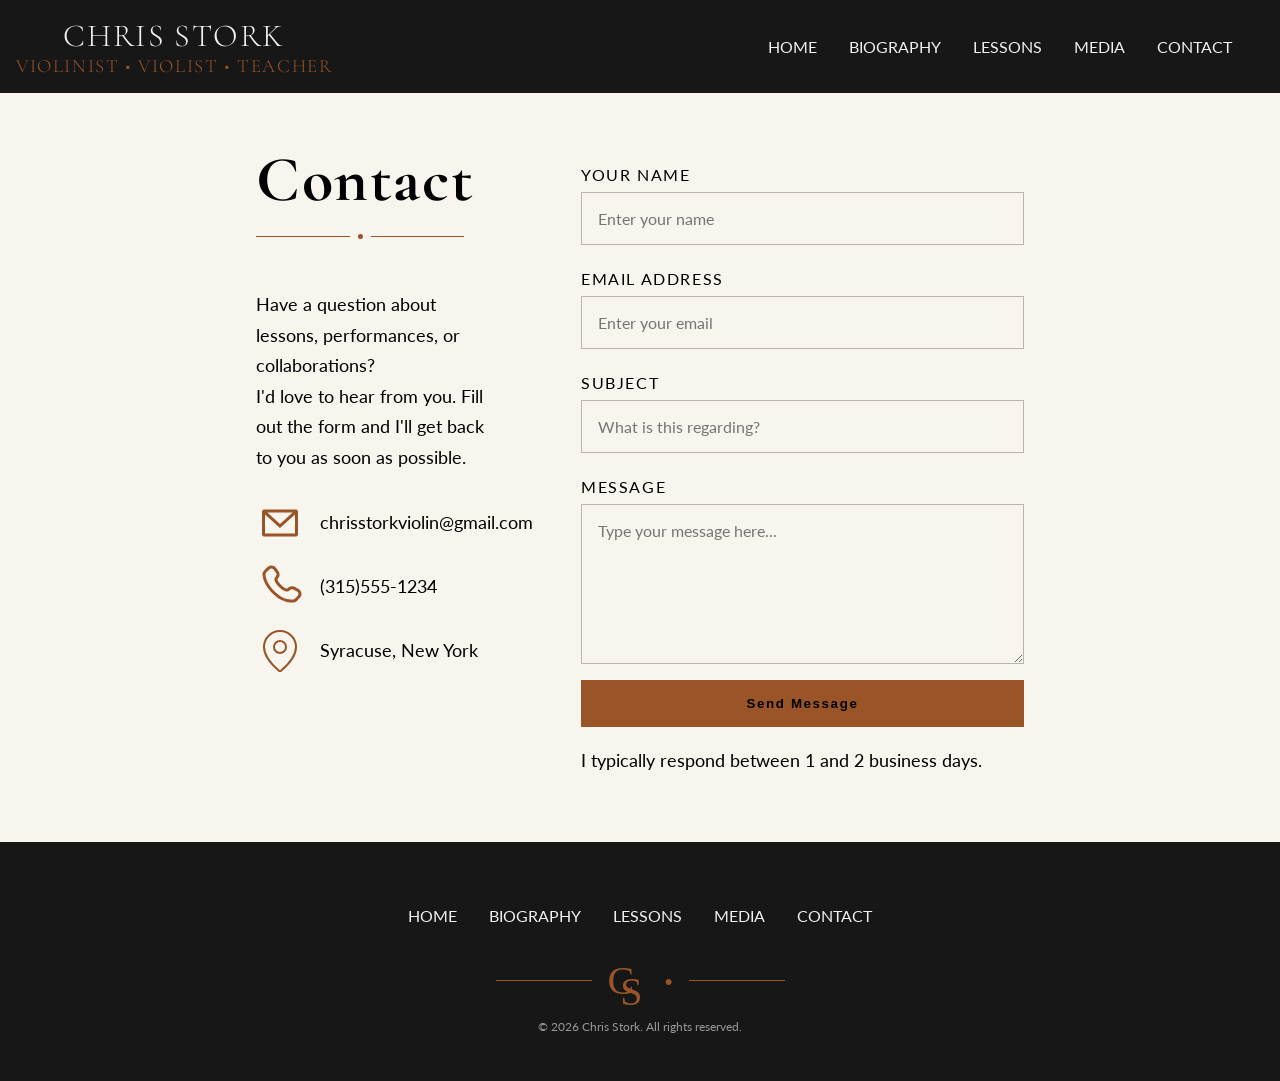
==== contact.html @ 8576b308 "Initial website" ====
<!doctype html>

<html lang="en">

<head>
    <meta charset="utf-8">
    <meta name="viewport" content="width=device-width, initial-scale=1">

    <title>Contact Chris</title>
    <meta name="description" content="A simple HTML5 Template for new projects.">
    <meta name="author" content="SitePoint">

    <meta property="og:title" content="A Basic HTML5 Template">
    <meta property="og:type" content="website">
    <meta property="og:url" content="https://www.sitepoint.com/a-basic-html5-template/">
    <meta property="og:description" content="A simple HTML5 Template for new projects.">
    <meta property="og:image" content="image.png">

    <link rel="stylesheet" href="css/styles.css">
    <link rel="stylesheet" href="css/style.css">
    <link rel="preconnect" href="https://fonts.googleapis.com">
    <link rel="preconnect" href="https://fonts.gstatic.com" crossorigin>
    <link
        href="https://fonts.googleapis.com/css2?family=Cormorant+Garamond:wght@400;500;600;700&family=Lato:wght@300;400;700&display=swap"
        rel="stylesheet">
</head>

<body>


    <header class="site-header" id="home">
        <div class="flex header">
            <div class="flex column align-center justify-center">
                <div class="header-brand">
                    <span class="mobile-logo monogram">
                        <span class="c">C</span>
                        <span class="s">S</span>
                    </span>
                    <div class="mobile-name">
                        CHRIS STORK
                    </div>
                    <div class="desktop-logo flex column align-center">
                        <h1 class="margin-0 white lighter-font">CHRIS STORK</h1>
                        <h3 id="header-subtitle" class="orange margin-0 lighter-font">
                            Violinist • Violist • Teacher
                        </h3>
                    </div>
                </div>
            </div>

            <nav class="navbar flex">
                <a class="flex align-center" href="index.html">Home</a>
                <a class="flex align-center" href="biography.html">Biography</a>
                <a class="flex align-center" href="lessons.html">Lessons</a>
                <a class="flex align-center" href="media.html">Media</a>
                <a class="flex align-center" href="contact.html">Contact</a>
            </nav>
            <button class="menu-toggle" aria-label="Open navigation">
                <span></span>
                <span></span>
                <span></span>
            </button>
        </div>
    </header>


    <main>


        <div class="width-100 justify-center flex padding-top-3 padding-bottom-3">
            <div class="flex paragraph-picture">
                <div class="flex contact column">
                    <h1>Contact</h1>
                    <div class="accent-line-dot">
                        <span></span>
                        <div></div>
                        <span></span>
                    </div>
                    <p id="contact-p">Have a question about lessons, performances, or collaborations? <br>
                        I'd love to hear from you. Fill
                        out
                        the form and I'll get back to you as soon as possible.</p>
                    <div class="flex column gap1">
                        <div class="flex contact-info align-center gap1">
                            <svg class="align-self-center" viewBox="0 0 24 24" fill="none"
                                xmlns="http://www.w3.org/2000/svg">
                                <g id="SVGRepo_bgCarrier" stroke-width="0"></g>
                                <g id="SVGRepo_tracerCarrier" stroke-linecap="round" stroke-linejoin="round"></g>
                                <g id="SVGRepo_iconCarrier">
                                    <path fill-rule="evenodd" clip-rule="evenodd"
                                        d="M3.75 5.25L3 6V18L3.75 18.75H20.25L21 18V6L20.25 5.25H3.75ZM4.5 7.6955V17.25H19.5V7.69525L11.9999 14.5136L4.5 7.6955ZM18.3099 6.75H5.68986L11.9999 12.4864L18.3099 6.75Z"
                                        fill="#995528"></path>
                                </g>
                            </svg>
                            <p class="margin-0">chrisstorkviolin@gmail.com</p>
                        </div>
                        <div class="flex contact-info align-center gap1">
                            <svg viewBox="0 0 24 24" fill="none" xmlns="http://www.w3.org/2000/svg">
                                <g id="SVGRepo_bgCarrier" stroke-width="0"></g>
                                <g id="SVGRepo_tracerCarrier" stroke-linecap="round" stroke-linejoin="round"></g>
                                <g id="SVGRepo_iconCarrier">
                                    <path fill-rule="evenodd" clip-rule="evenodd"
                                        d="M5.73268 2.043C6.95002 0.832583 8.95439 1.04804 9.9737 2.40962L11.2347 4.09402C12.0641 5.20191 11.9909 6.75032 11.0064 7.72923L10.7676 7.96665C10.7572 7.99694 10.7319 8.09215 10.76 8.2731C10.8232 8.6806 11.1635 9.545 12.592 10.9654C14.02 12.3853 14.8905 12.7253 15.3038 12.7887C15.4911 12.8174 15.5891 12.7906 15.6194 12.78L16.0274 12.3743C16.9026 11.5041 18.2475 11.3414 19.3311 11.9305L21.2416 12.9691C22.8775 13.8584 23.2909 16.0821 21.9505 17.4148L20.53 18.8273C20.0824 19.2723 19.4805 19.6434 18.7459 19.7119C16.9369 19.8806 12.7187 19.6654 8.28659 15.2584C4.14868 11.144 3.35462 7.556 3.25415 5.78817L4.00294 5.74562L3.25415 5.78817C3.20335 4.89426 3.62576 4.13796 4.16308 3.60369L5.73268 2.043ZM8.77291 3.30856C8.26628 2.63182 7.322 2.57801 6.79032 3.10668L5.22072 4.66737C4.8908 4.99542 4.73206 5.35695 4.75173 5.70307C4.83156 7.10766 5.47286 10.3453 9.34423 14.1947C13.4057 18.2331 17.1569 18.3536 18.6067 18.2184C18.9029 18.1908 19.1975 18.0369 19.4724 17.7636L20.8929 16.3511C21.4704 15.777 21.343 14.7315 20.5252 14.2869L18.6147 13.2484C18.0871 12.9616 17.469 13.0562 17.085 13.438L16.6296 13.8909L16.1008 13.359C16.6296 13.8909 16.6289 13.8916 16.6282 13.8923L16.6267 13.8937L16.6236 13.8967L16.6171 13.903L16.6025 13.9166C16.592 13.9262 16.5799 13.9367 16.5664 13.948C16.5392 13.9705 16.5058 13.9959 16.4659 14.0227C16.3858 14.0763 16.2801 14.1347 16.1472 14.1841C15.8764 14.285 15.5192 14.3392 15.0764 14.2713C14.2096 14.1384 13.0614 13.5474 11.5344 12.0291C10.0079 10.5113 9.41194 9.36834 9.2777 8.50306C9.20906 8.06061 9.26381 7.70331 9.36594 7.43225C9.41599 7.29941 9.47497 7.19378 9.5291 7.11389C9.5561 7.07405 9.58179 7.04074 9.60446 7.01368C9.6158 7.00015 9.6264 6.98817 9.63604 6.9777L9.64977 6.96312L9.65606 6.95666L9.65905 6.95363L9.66051 6.95217C9.66122 6.95146 9.66194 6.95075 10.1908 7.48258L9.66194 6.95075L9.94875 6.66556C10.3774 6.23939 10.4374 5.53194 10.0339 4.99297L8.77291 3.30856Z"
                                        fill="#995528"></path>
                                </g>
                            </svg>
                            <p class="margin-0">(315)555-1234</p>
                        </div>
                        <div class="flex contact-info align-center gap1">
                            <svg xmlns="http://www.w3.org/2000/svg" viewBox="0 0 24 24" fill="none" stroke="#995528"
                                stroke-width="1" stroke-linecap="round" stroke-linejoin="round"
                                class="lucide lucide-map-pin-icon lucide-map-pin">
                                <path
                                    d="M20 10c0 4.993-5.539 10.193-7.399 11.799a1 1 0 0 1-1.202 0C9.539 20.193 4 14.993 4 10a8 8 0 0 1 16 0" />
                                <circle cx="12" cy="10" r="3" />
                            </svg>
                            <p class="margin-0">Syracuse, New York</p>
                        </div>
                    </div>
                </div>

                <div class="flex form">
                    <form action="https://formspree.io/f/mppadgap" method="POST">

                        <label for="name">Your Name</label>
                        <input type="text" id="name" placeholder="Enter your name" name="name" required>

                        <label for="email">Email Address</label>
                        <input type="email" id="email" placeholder="Enter your email" name="email" required>

                        <label for="subject">Subject</label>
                        <input type="text" id="subject" placeholder="What is this regarding?" name="subject">

                        <label for="message">Message</label>
                        <textarea id="message" placeholder="Type your message here..." name="message"
                            required></textarea>

                        <button type="submit">Send Message</button>
                        <p>I typically respond between 1 and 2 business days.</p>
                    </form>
                </div>

            </div>
        </div>


    </main>

    <script src="js/scripts.js"></script>
</body>


<footer class="footer">

    <div class="flex justify-center padding-2">
        <nav id="footer-nav" class="navbar flex justify-center">
            <a class="flex align-center" href="#home">Home</a>
            <a class="flex align-center" href="biography.html">Biography</a>
            <a class="flex align-center" href="lessons.html">Lessons</a>
            <a class="flex align-center" href="media.html">Media</a>
            <a class="flex align-center" href="contact.html">Contact</a>
        </nav>
    </div>
    
    <div class="footer-logo">
        <span class="footer-line"></span>

        <span class="monogram">
            <span class="c">C</span>
            <span class="s">S</span>
        </span>

        <span class="footer-dot">•</span>
        <span class="footer-line"></span>
    </div>

    <p>© 2026 Chris Stork. All rights reserved.</p>

</footer>

</html>
---- css/styles.css ----
* {
  box-sizing: border-box;
}

body {
  margin: 0;
  padding: 0;
  background-color: #f7f5ee;
  height: 100%;
  font-family: "Lato", sans-serif;
}

h1,
h2,
h3,
h4 {
  font-family: "Cormorant Garamond", serif;
  letter-spacing: 0.1rem;
}
p {
  font-size: 1.125rem;
  line-height: 1.7;
}

img,
picture,
video {
  max-width: 100%;
}

svg {
  height: 3rem;
}

button {
  background-color: #995528;
  border: none;
  padding: 1rem;
  letter-spacing: 0.1rem;
  width: fit-content;
  cursor: pointer;
  font-weight: 700;
  transition: 0.3s ease;
}

button:hover {
  background-color: #b56835;
}

/* -------------------------------------------
        +++++++ General Classes +++++++
    ------------------------------------------  */

.flex {
  display: flex;
}

.align-self-center {
  align-self: center;
}
.align-center {
  align-items: center;
}

.justify-center {
  justify-content: center;
}

.justify-self-center {
  justify-self: center;
}

.justify-space-between {
  justify-content: space-between;
}

.column {
  flex-direction: column;
}

.width-100 {
  width: 100%;
}
.width-85 {
  width: 85%;
}
.row {
  flex-direction: row;
}

.text-center {
  text-align: center;
}

.paragraph-picture {
  max-width: 60%;
  gap: 3rem;
}

.accent-dot {
  gap: 0.6rem;
  width: 12rem;
}

.accent-dot .line {
  height: 1px;
  background-color: #995528;
  flex: 1;
}

.accent-dot .dot {
  width: 5px;
  height: 5px;
  background-color: #995528;
  border-radius: 50%;
}

.accent-dot.accent-small {
  width: 4rem;
}

.orange {
  color: #995528;
}
.white {
  color: #f2f0f1;
}
.black {
  background-color: #060606;
}

.soft-brown {
  background-color: #f1ede7;
}

.padding-top-3 {
  padding-top: 3rem;
}

.padding-top-2 {
  padding-top: 2rem;
}

.padding-top {
  padding-top: 1rem;
}

.padding-3 {
  padding: 3rem;
}

.padding-2 {
  padding: 2rem;
}
.padding {
  padding: 1rem;
}

.padding-bottom-3 {
  padding-bottom: 3rem;
}

.padding-bottom-2 {
  padding-bottom: 2rem;
}
/*.title {
    letter-spacing: .1rem;
}
    */

.italic {
  font-style: italic;
}

.box-shadow {
  box-shadow: 3px 5px rgba(0, 0, 0, 0.08);
}

.gap3 {
  gap: 3rem;
}

.gap1 {
  gap: 1rem;
}

.margin-0 {
  margin: 0;
}

.margin-top-2 {
  margin-top: 2rem;
}

.margin-top-3 {
  margin-top: 3rem;
}
.lighter-font {
  font-weight: lighter;
}

/* CS monogram */

.monogram {
  position: relative;
  width: 2.5rem;
  height: 3rem;
  display: inline-block;

  color: #995528;
  font-family: serif;
  font-size: 2.5rem;
}

.monogram .c {
  position: absolute;
  left: 0;
  top: 0;
}

.monogram .s {
  position: absolute;
  left: 0.8rem;
  top: 0.7rem;
}

/* -------------------------------------------
        +++++++ Header/Nav Bar +++++++
    ------------------------------------------  */

.site-header {
  position: sticky;
  top: 0;
  z-index: 1000;
}

.header {
  background-color: #171718;
  padding: 1rem;
  gap: 0.6%;
  justify-content: space-between;
}

.header h3 {
  text-transform: uppercase;
}

.navbar {
  gap: 2rem;
  padding: 0rem 2rem;
}

.navbar a {
  position: relative;
  width: 5rem;
  transition: color 0.3s ease;
  width: fit-content;
}

a {
  text-decoration: none;
  outline-color: transparent;
  text-transform: uppercase;
}

a:link,
a:visited,
a:focus {
  color: #f2f0f1;
}

.navbar a:hover {
  color: #ad6333;
}

.navbar a::after {
  content: "";
  position: absolute;
  left: 0;
  bottom: 0.5rem;
  width: 100%;
  height: 2px;
  background-color: #995528;
  transform: scaleX(0);
  transition: transform 0.3s ease;
}

.navbar a:hover::after {
  transform: scaleX(1);
}

/* -------------------------------------------
        +++++++ Hero +++++++
    ------------------------------------------  */

.hero {
  background-color: #060606;
  height: 90vh;
}
.hero-text {
  flex: 1;
  min-width: 0;
  align-items: flex-end;
}

.hero-content {
  width: min(80%, 500px);
  height: 50%;
  justify-content: space-between;
}

.hero-photo {
  flex: 1.4;
}

.hero-photo img {
  height: 100%;
  object-fit: cover;
  object-position: center;
  display: block;
}

.hero-text h1 {
  letter-spacing: 0.25rem;
  font-size: clamp(3rem, 6vw, 5rem);
  line-height: 0.95;
  font-weight: lighter;
}

.hero-text h2 {
  text-transform: uppercase;
  font-weight: 500;
}



/* -------------------------------------------
        +++++++ Features/About +++++++
    ------------------------------------------  */

.feature:not(:last-child) {
  border-right: 2px solid #ddd; /* Fancy divider line for the features row */
}

.features {
  max-width: 85%;
}

.feature p {
  width: 50%;
  text-align: center;
}

.feature h2 {
  letter-spacing: normal;
}

.about {
  flex: 1;
}
.about-picture {
  flex: 1;
}

/* -------------------------------------------
        +++++++ Assistant Bowser +++++++
    ------------------------------------------  */

#chris-about {
  border-radius: 2px;
}

#bowser h2 {
  text-transform: uppercase;
}

#bowser-pic {
  width: 14rem;
  height: 14rem;
  object-fit: cover;
}

/* -------------------------------------------
        +++++++ Contact +++++++
    ------------------------------------------  */

form {
  flex-direction: column;
  display: flex;
  width: 100%;
}

.form {
  flex: 1;
}

label {
  text-transform: uppercase;
  letter-spacing: 0.1rem;
  margin-bottom: 0.5rem;
  margin-top: 1.5rem;
}

.form input,
.form textarea {
  padding: 1rem;
  font-size: 1rem;
  border: 1px solid #b8b3ad;
  background-color: transparent;
  font-family: inherit;
}

.form textarea {
  min-height: 10rem;
  resize: vertical;
}

.form input:focus,
.form textarea:focus {
  outline: none;
  border-color: #995528;
}

.contact {
  flex: 0.5;
}

#contact-p {
  padding: 2rem 2rem 0.5rem 0;
}

.contact h1 {
  font-size: clamp(3rem, 6vw, 4rem);
  padding: 0 0 1rem 0;
  margin: 0;
  font-weight: 700;
}

.accent-line-dot {
  display: flex;
  align-items: center;
  gap: 0.5rem;
  width: 13rem;
}

.accent-line-dot span {
  height: 1px;
  background-color: #995528;
  flex: 1;
}

.accent-line-dot div {
  width: 5px;
  height: 5px;
  background-color: #995528;
  border-radius: 50%;
}

.form button {
  width: 100%;
  margin-top: 1rem;
}

/* -------------------------------------------
        +++++++ Biography +++++++
    ------------------------------------------  */

#chris-bio {
  overflow: hidden;
}

.bigger {
  flex: 1.5;
}

.smaller {
  flex: 1;
}

.bio {
  background-color: #060606;
  margin-bottom: 2rem;
}

.bio h1 {
  text-transform: uppercase;
  font-weight: 400;
  font-size: clamp(3rem, 6vw, 3rem);
  margin: 1rem;
}

.bio h2 {
  font-style: italic;
}

/* -------------------------------------------
        +++++++ Media +++++++
    ------------------------------------------  */

.video-grid {
  display: grid;
  grid-template-columns: repeat(2, 1fr);
  gap: 3rem 2rem;
}

.youtube-video {
  width: 100%;
  aspect-ratio: 16 / 9;
}

.video-card h2 {
  margin-top: 1rem;
  margin-bottom: 0.4rem;
  letter-spacing: normal;
}

.video-card p {
  margin: 0;
}

/* -------------------------------------------
            +++++++ LESSONS/FAQ +++++++
    ------------------------------------------  */
.faq-section {
    padding: 80px 20px;
    background-color: #f8f5f0;
}

.faq-container {
    max-width: 900px;
    margin: 0 auto;
}

.faq-section .section-heading {
    text-align: center;
    margin-bottom: 40px;
}

.faq-item {
    border-bottom: 1px solid #d6cec3;
}

.faq-item:first-child {
    border-top: 1px solid #d6cec3;
}

.faq-item summary {
    position: relative;
    padding: 22px 45px 22px 0;

    font-size: 1.05rem;
    font-weight: 600;

    cursor: pointer;
    list-style: none;
}

/* Removes default arrow */
.faq-item summary::-webkit-details-marker {
    display: none;
}

/* Plus sign */
.faq-item summary::after {
    content: "+";
    position: absolute;
    right: 5px;
    top: 50%;
    transform: translateY(-50%);

    font-size: 1.5rem;
    font-weight: 300;
    color: #b58a50;
}

/* Change + to − when open */
.faq-item[open] summary::after {
    content: "−";
}

.faq-item p {
    margin: 0;
    padding: 0 45px 22px 0;

    line-height: 1.7;
    color: #555;
}


/* -------------------------------------------
        +++++++ Footer +++++++
    ------------------------------------------  */

.footer {
  background-color: #171718;
  padding: 2rem 0;
  text-align: center;
}

.footer-logo {
  display: flex;
  justify-content: center;
  align-items: center;
  gap: 1rem;
}

.footer-line {
  width: 6rem;
  height: 1px;
  background-color: #995528;
}

.footer-dot {
  color: #995528;
  font-size: 1rem;
}

/* Copyright */

.footer p {
  color: #999;
  font-size: 0.75rem;
  margin-top: 0.75rem;
}

.footer a::after {
  content: "";
  position: absolute;
  left: 0;
  bottom: -1rem;
  width: 100%;
  height: 2px;
  background-color: #995528;
  transform: scaleX(0);
  transition: transform 0.3s ease;
}
---- css/style.css ----
.menu-toggle {
  display: none;
}
.mobile-logo,
.mobile-name {
  display: none;
}

.feature-controls {
  display: none;
}

@media (max-width: 768px) {
  /* -------------------------------------------
              +++++++ HEADER +++++++
    ------------------------------------------  */
  .container {
    width: 90%;
    margin: 0 auto;
    display: flex;
    justify-content: space-between;
    align-items: center;
  }

  html,
  body {
    width: 100%;
    margin: 0;
    padding: 0;
    overflow-x: hidden;
  }

  #header-subtitle {
    display: none;
  }

  .home-page .mobile-name {
    display: none;
  }

  .site-header,
  .header,
  .hero,
  .hero-text,
  .hero-photo {
    width: 100%;
    max-width: none;
  }

  .desktop-logo {
    display: none;
  }

  .mobile-logo {
    display: inline-block;
  }

  .header-brand {
    display: flex;
    flex-direction: column;
    align-items: center;
    gap: 7px;
  }

  .mobile-name {
    display: block;
    color: white;
    font-family: "Cormorant Garamond", serif;
    font-size: 1.25rem;
    letter-spacing: 0.08em;
  }

  .site-header .navbar {
    display: none;
    position: absolute;
    top: 100%;
    left: 0;
    width: 100%;
    padding: 1rem 0;
    gap: 0;
    flex-direction: column;
    align-items: center;
    background-color: #1f2026;
    z-index: 1000;
  }
  
  .monogram {
    width: 42px;
    height: 42px;
    font-size: 2.2rem;
  }

  .site-header .navbar.active {
    display: flex;
  }

  .site-header .navbar a {
    width: 100%;
    justify-content: center;
    padding: 1rem 0;
    color: #f2f0f1;
  }

  .site-header .navbar a::after {
    display: none;
  }

  .site-header h1 {
    font-size: 1.4rem;
    letter-spacing: 0.08em;
    white-space: nowrap;
    margin: 0;
  }

  .menu-toggle {
    display: flex;
    flex-direction: column;
    justify-content: center;
    gap: 6px;
    background: none;
    border: none;
    cursor: pointer;
  }

  .menu-toggle span {
    display: block;
    width: 28px;
    height: 2px;
    background-color: #f2f0f1;
  }

  .menu-toggle span {
    width: 28px;
    height: 2px;
    background-color: #f2f0f1;
  }

  .logo {
    white-space: nowrap;
  }

  /* -------------------------------------------
              +++++++ HERO +++++++
    ------------------------------------------  */
  .hero {
    position: relative;
    display: block;
    height: calc(100vh - 70px);
    min-height: 650px;
    overflow: hidden;
  }

  /* Photo fills the entire hero */
  .hero-photo {
    position: absolute;
    inset: 0;
    width: 100%;
    height: 100%;
  }

  .hero-photo img {
    width: 100%;
    height: 100%;
    object-fit: cover;
    object-position: 38% center;
  }

  /* Dark gradient over the photo */
  .hero-photo::after {
    content: "";
    position: absolute;
    inset: 0;
    background: linear-gradient(
      to bottom,
      rgba(0, 0, 0, 0.05) 0%,
      rgba(0, 0, 0, 0.15) 30%,
      rgba(0, 0, 0, 0.55) 60%,
      rgba(0, 0, 0, 0.9) 100%
    );
    pointer-events: none;
  }

  /* Text sits on top of photo */
  .hero-text {
    position: relative;
    z-index: 2;
    width: 100%;
    height: 100%;
    min-height: 0;
    display: flex;
    align-items: flex-end;
    padding-top: 16rem;
    box-sizing: border-box;
    background: transparent;
  }

  .hero-content {
    width: 82%;
    max-width: 320px;
    margin: 0 auto;
    text-align: left;

    /* Extra gradient directly behind text */
    background: linear-gradient(
      to right,
      rgba(0, 0, 0, 0.75),
      rgba(0, 0, 0, 0.3),
      rgba(0, 0, 0, 0)
    );
    padding: 1.5rem;
    box-sizing: border-box;
  }

  .hero-text h1 {
    font-size: 2.5rem;
    line-height: 1;
    margin: 0 0 1rem;
    color: white;
  }

  .hero-text h2 {
    font-size: 0.95rem;
    line-height: 1.5;
    margin: 0 0 1rem;
    color: #995528;
  }

  .hero-text p {
    max-width: 30ch;
    margin: 0 0 1.5rem;
    font-size: 1rem;
    line-height: 1.6;
    color: white;
  }

  .accent-line {
    margin-left: 0;
    margin-right: 0;
  }

  /* -------------------------------------------
            +++++++ FEATURES +++++++
    ------------------------------------------  */

  .features {
    width: 100%;
    overflow: hidden;
    position: relative;
    flex-direction: column-reverse;
  }

  .feature {
    display: none;
    width: 100%;
    padding: 2rem;
    box-sizing: border-box;
    text-align: center;
    border-right: 2px solid #ddd;
    border-left: 2px solid #ddd; /* Fancy divider line for the features row */
  }

  .feature.active {
    display: flex;
  }

  .feature svg {
    width: 55px;
    height: 55px;
    margin-bottom: 1rem;
  }

  .feature h2 {
    margin-bottom: 1rem;
  }

  .feature p {
    margin: 0 auto;
    line-height: 1.6;
    width: 100%;
  }

  .feature-controls {
    display: flex;
    justify-content: center;
    align-items: center;
    gap: 1rem;
    padding-bottom: 2rem;
  }

  .feature-prev,
  .feature-next {
    border: none;
    background: none;
    font-size: 2rem;
    cursor: pointer;
    color: #995528;
  }

  .feature-dots {
    display: flex;
    gap: 0.5rem;
  }

  .feature-dot {
    width: 8px;
    height: 8px;
    padding: 0;
    border: none;
    border-radius: 50%;
    background-color: #ccc;
  }

  .feature-dot.active {
    background-color: #995528;
  }
  .paragraph-picture {
    flex-direction: column;
    width: 82%;
    max-width: 400px;
    margin: 0 auto;
    gap: 2rem;
  }

  /* -------------------------------------------
            +++++++ ABOUT +++++++
    ------------------------------------------  */

  .about {
    width: 100%;
    flex: none;
  }

  .about h1 {
    text-align: center;
    margin-top: 0;
  }

  .about p {
    width: 100%;
    line-height: 1.7;
  }

  .about button {
    display: block;
    margin: 1.5rem auto 0;
  }

  .about-picture {
    width: 100%;
    flex: none;
    display: flex;
    justify-content: center;
  }

  .about-picture img {
    width: 100%;
    max-width: 350px;
    height: auto;
  }

  /* -------------------------------------------
            +++++++ MEDIA +++++++
    ------------------------------------------  */

  .video-grid {
    display: grid;
    grid-template-columns: 1fr;
    gap: 2rem;
    width: 100%;
  }

  .video-card {
    width: 100%;
    max-width: 100%;
    min-width: 0;
    overflow: hidden;
  }

  .youtube-video {
    display: block;
    width: 100%;
    max-width: 100%;
    aspect-ratio: 16 / 9;
    border: 0;
    margin-left: auto;
    margin-right: auto;
  }

  .video-card h2,
  .video-card p {
    width: 100%;
    max-width: 100%;
    box-sizing: border-box;
  }

  .video-card h2 {
    font-size: 1.4rem;
    line-height: 1.2;
    margin-top: 1rem;
    margin-bottom: 0.5rem;
  }

  .video-card p {
    line-height: 1.6;
  }

  .media-section {
    width: 100%;
    padding: 0 1.5rem;
    box-sizing: border-box;
    overflow: hidden;
  }

  .media-section h1 {
    max-width: 70%;
    text-align: center;
  }
 /* -------------------------------------------
            +++++++ LESSONS +++++++
    ------------------------------------------  */
  .teaching {
    flex-direction: column;
    gap:0;
  }

  /* -------------------------------------------
            +++++++ FOOTER +++++++
    ------------------------------------------  */

  #footer-nav {
    flex-wrap: wrap;
  }

  #footer-nav a {
    font-size: smaller;
  }
}
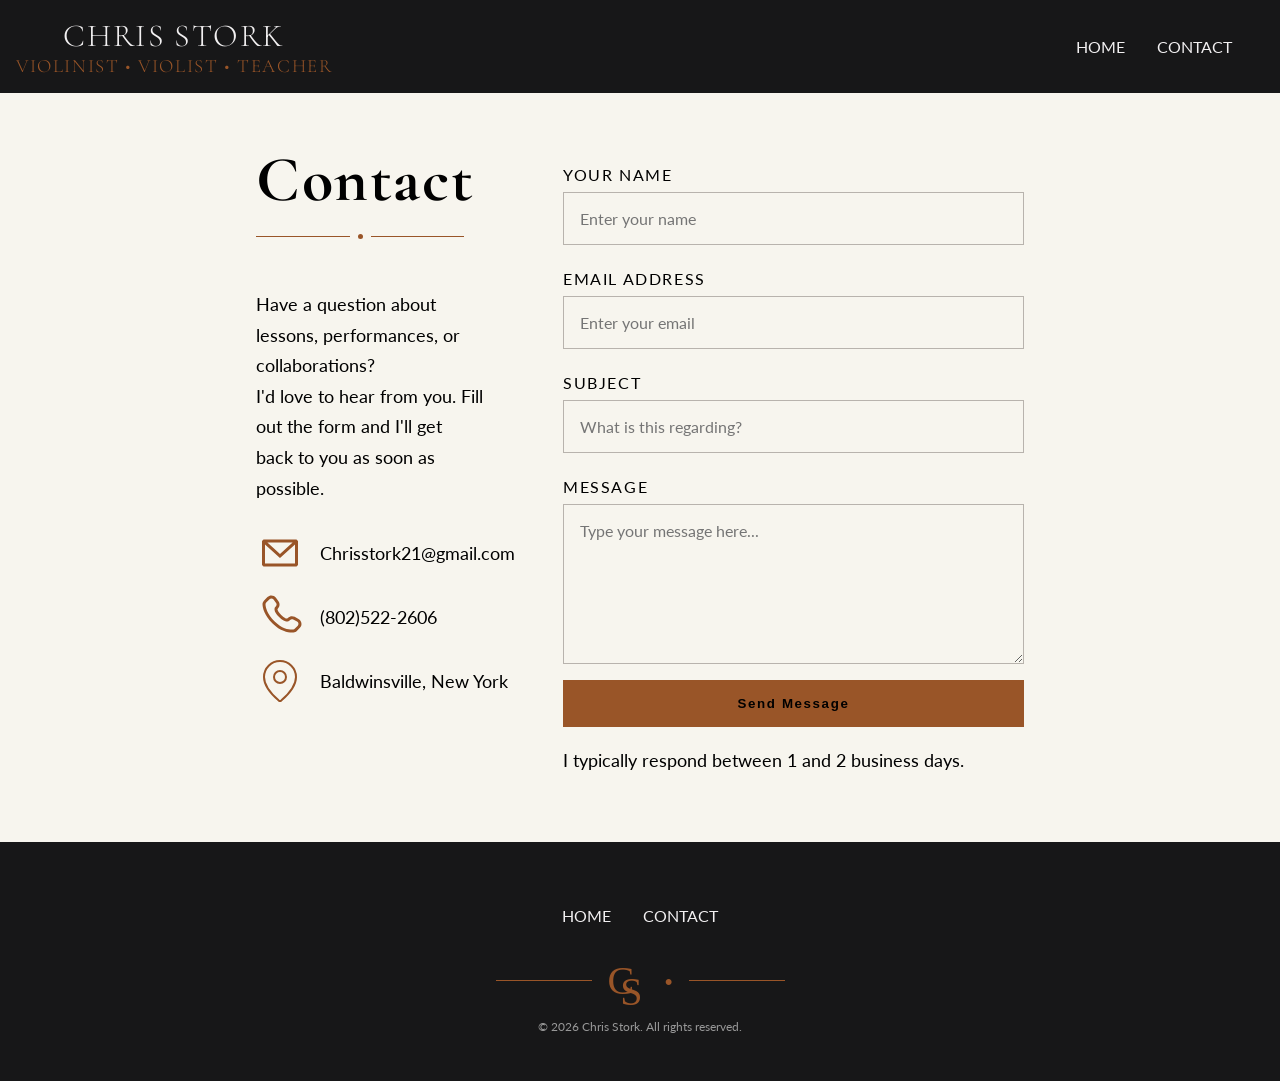
==== commit 2ace3ca5: "Deleted media, lessons, and bio page for simple version of website. Fixed footer height issues. Chan" ====
--- a/contact.html
+++ b/contact.html
@@ -50,9 +50,6 @@
 
             <nav class="navbar flex">
                 <a class="flex align-center" href="index.html">Home</a>
-                <a class="flex align-center" href="biography.html">Biography</a>
-                <a class="flex align-center" href="lessons.html">Lessons</a>
-                <a class="flex align-center" href="media.html">Media</a>
                 <a class="flex align-center" href="contact.html">Contact</a>
             </nav>
             <button class="menu-toggle" aria-label="Open navigation">
@@ -70,8 +67,8 @@
         <div class="width-100 justify-center flex padding-top-3 padding-bottom-3">
             <div class="flex paragraph-picture">
                 <div class="flex contact column">
-                    <h1>Contact</h1>
-                    <div class="accent-line-dot">
+                    <h1 class="contact-center">Contact</h1>
+                    <div class="accent-line-dot contact-center">
                         <span></span>
                         <div></div>
                         <span></span>
@@ -92,7 +89,7 @@
                                         fill="#995528"></path>
                                 </g>
                             </svg>
-                            <p class="margin-0">chrisstorkviolin@gmail.com</p>
+                            <p class="margin-0">Chrisstork21@gmail.com</p>
                         </div>
                         <div class="flex contact-info align-center gap1">
                             <svg viewBox="0 0 24 24" fill="none" xmlns="http://www.w3.org/2000/svg">
@@ -104,7 +101,7 @@
                                         fill="#995528"></path>
                                 </g>
                             </svg>
-                            <p class="margin-0">(315)555-1234</p>
+                            <p class="margin-0">(802)522-2606</p>
                         </div>
                         <div class="flex contact-info align-center gap1">
                             <svg xmlns="http://www.w3.org/2000/svg" viewBox="0 0 24 24" fill="none" stroke="#995528"
@@ -114,7 +111,7 @@
                                     d="M20 10c0 4.993-5.539 10.193-7.399 11.799a1 1 0 0 1-1.202 0C9.539 20.193 4 14.993 4 10a8 8 0 0 1 16 0" />
                                 <circle cx="12" cy="10" r="3" />
                             </svg>
-                            <p class="margin-0">Syracuse, New York</p>
+                            <p class="margin-0">Baldwinsville, New York</p>
                         </div>
                     </div>
                 </div>
@@ -155,13 +152,10 @@
     <div class="flex justify-center padding-2">
         <nav id="footer-nav" class="navbar flex justify-center">
             <a class="flex align-center" href="#home">Home</a>
-            <a class="flex align-center" href="biography.html">Biography</a>
-            <a class="flex align-center" href="lessons.html">Lessons</a>
-            <a class="flex align-center" href="media.html">Media</a>
             <a class="flex align-center" href="contact.html">Contact</a>
         </nav>
     </div>
-    
+
     <div class="footer-logo">
         <span class="footer-line"></span>
 
--- a/css/styles.css
+++ b/css/styles.css
@@ -2,12 +2,24 @@
   box-sizing: border-box;
 }
 
+html,
 body {
+    min-height: 100%;
+}
+
+body {
+  min-height: 100vh;
+  display: flex;
+  flex-direction: column;
   margin: 0;
   padding: 0;
   background-color: #f7f5ee;
   height: 100%;
   font-family: "Lato", sans-serif;
+}
+
+main {
+    flex: 1;
 }
 
 h1,
--- a/css/style.css
+++ b/css/style.css
@@ -416,13 +416,22 @@
     text-align: center;
   }
  /* -------------------------------------------
-            +++++++ LESSONS +++++++
+            +++++++ LESSONS/FAQ +++++++
     ------------------------------------------  */
   .teaching {
     flex-direction: column;
     gap:0;
-  }
-
+
+  
+  }
+
+  /* -------------------------------------------
+            +++++++ LESSONS/FAQ +++++++
+    ------------------------------------------  */
+  .contact-center {
+    align-self: center;
+  }
+  
   /* -------------------------------------------
             +++++++ FOOTER +++++++
     ------------------------------------------  */
